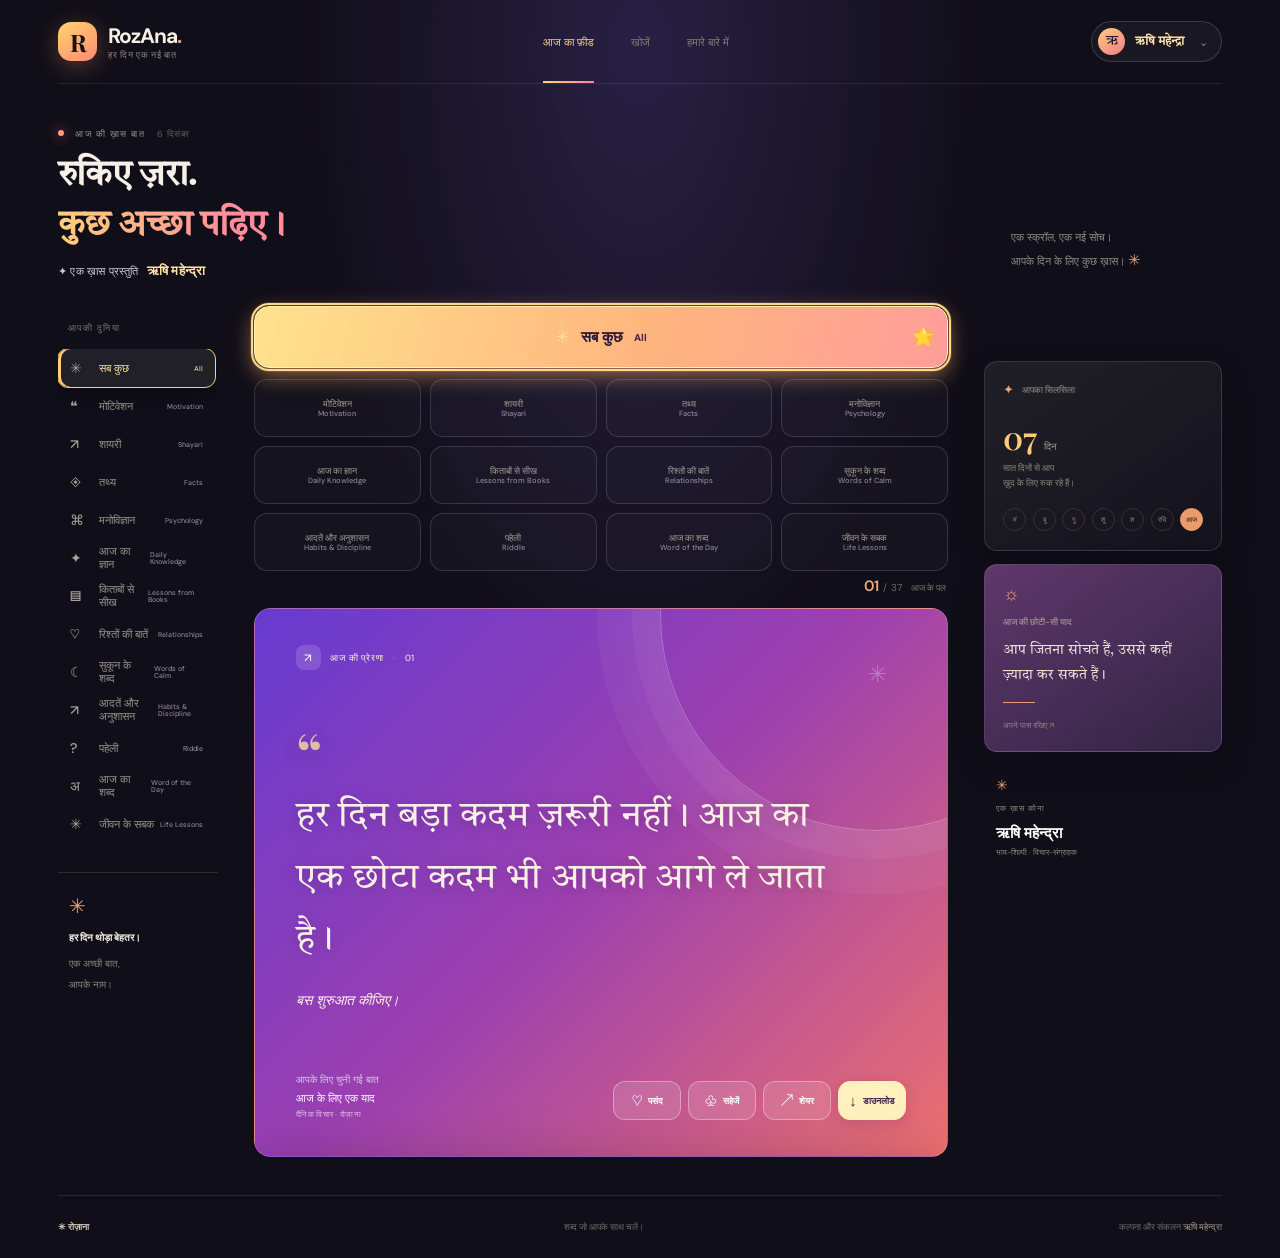
==== index.html @ 7d35e0c9 "Prepare RozAna daily feed for publishing" ====
<!doctype html>
<html lang="hi">
<head>
  <meta charset="UTF-8" />
  <meta name="viewport" content="width=device-width, initial-scale=1.0" />
  <meta name="theme-color" content="#11100f" />
  <meta name="description" content="Roz ek nayi soch, ek naya ehsaas. Hindi quotes, shayari, facts aur knowledge." />
  <title>Rozana — हर दिन एक नई बात</title>
  <link rel="manifest" href="manifest.json" />
  <link rel="preconnect" href="https://fonts.googleapis.com" />
  <link rel="preconnect" href="https://fonts.gstatic.com" crossorigin />
  <link href="https://fonts.googleapis.com/css2?family=DM+Sans:wght@400;500;600;700&family=Playfair+Display:ital,wght@0,600;0,700;1,600&family=Tiro+Devanagari+Hindi:ital@0;1&display=swap" rel="stylesheet" />
  <link rel="stylesheet" href="style.css?v=undo2" />
</head>
<body>
  <div class="app-shell">
    <header class="topbar">
      <a class="brand" href="#home" aria-label="RozAna home"><span class="brand-mark">R</span><span>RozAna<span class="brand-dot">.</span><small>हर दिन एक नई बात</small></span></a>
      <nav class="top-links" aria-label="Main navigation"><a class="active" href="#home">आज का फ़ीड</a><a href="#categories">खोजें</a><a href="#about">हमारे बारे में</a></nav>
      <button class="profile" aria-label="Profile"><span>ऋ</span><b>ऋषि महेन्द्रा</b><i>⌄</i></button>
    </header>

    <main id="home">
      <section class="intro">
        <div><p class="eyebrow"><span class="live-dot"></span> आज की ख़ास बात <span class="intro-date" id="today-date"></span></p><h1>रुकिए ज़रा.<br /><em>कुछ अच्छा पढ़िए।</em></h1><p class="creator-byline">✦ एक ख़ास प्रस्तुति <strong>ऋषि महेन्द्रा</strong></p></div>
        <p class="intro-note">एक स्क्रॉल, एक नई सोच।<br />आपके दिन के लिए कुछ ख़ास। <span>✳</span></p>
      </section>

      <div class="feed-layout">
        <aside class="side-rail"><p class="rail-label">आपकी दुनिया</p><div id="side-categories"></div><div class="rail-bottom"><div class="mini-spark">✳</div><b>हर दिन थोड़ा बेहतर।</b><small>एक अच्छी बात,<br />आपके नाम।</small></div></aside>

        <section class="feed-column" aria-label="Daily inspiration feed">
          <div class="feed-toolbar"><div class="filter-chips" id="categories"></div><div class="feed-count"><span class="count-now">01</span><span class="count-slash">/</span><span class="count-total">16</span><span class="count-label">आज के पल</span></div></div>
          <div class="scroll-hint"><span>↓</span> अगली बात के लिए स्क्रॉल करें</div>
          <div class="cards" id="cards" tabindex="0" aria-label="Scroll through daily cards"></div>
        </section>

        <aside class="right-rail"><div class="streak-card"><div class="streak-top"><span>✦</span><span>आपका सिलसिला</span></div><div class="streak-number">07 <small>दिन</small></div><p>सात दिनों से आप<br />ख़ुद के लिए रुक रहे हैं।</p><div class="week-dots"><i>मं</i><i>बु</i><i>गु</i><i>शु</i><i>श</i><i>रवि</i><i class="today">आज</i></div></div><div class="note-card"><span class="note-icon">☼</span><p>आज की छोटी-सी याद</p><b>आप जितना सोचते हैं, उससे कहीं ज़्यादा कर सकते हैं।</b><span class="note-line"></span><small>अपने पास रखिए ↗</small></div><div class="creator-credit"><span>✳</span><p>एक ख़ास कोना</p><b>ऋषि महेन्द्रा</b><small>भाव-शिल्पी · विचार-संग्राहक</small></div></aside>
      </div>
    </main>
    <footer id="about"><span>✳ रोज़ाना</span><span>शब्द जो आपके साथ चलें।</span><span>कल्पना और संकलन <b>ऋषि महेन्द्रा</b></span></footer>
    <div class="toast" id="toast" role="status"></div>
  </div>
  <script src="app.js?v=undo2"></script>
</body>
</html>
---- style.css ----
:root{--bg:#11100f;--panel:#1b1917;--panel2:#211f1c;--ink:#f6f0e7;--muted:#928c83;--line:#302d29;--orange:#f0a06e;--serif:'Tiro Devanagari Hindi',serif;--display:'Playfair Display',serif;--sans:'DM Sans',sans-serif}*{box-sizing:border-box}html{scroll-behavior:smooth}body{margin:0;background:var(--bg);color:var(--ink);font-family:var(--sans);min-height:100vh}.app-shell{max-width:1500px;margin:auto;padding:0 58px}.topbar{height:84px;border-bottom:1px solid #272522;display:flex;align-items:center;justify-content:space-between}.brand{display:flex;align-items:center;gap:11px;color:var(--ink);text-decoration:none;font-size:21px;font-weight:700;letter-spacing:-1px}.brand-mark{display:grid;place-items:center;width:39px;height:39px;border-radius:13px;background:#ef9d6c;color:#171310;font-family:var(--serif);font-size:24px;box-shadow:0 5px 18px #ef9d6c20}.brand-dot{color:var(--orange)}.brand small{display:block;font-size:9px;letter-spacing:.7px;font-weight:500;color:#8d877f;margin-top:-1px}.top-links{display:flex;gap:37px;height:100%;align-items:center}.top-links a{color:#817b74;font-size:12px;text-decoration:none;height:100%;display:grid;align-items:center;position:relative}.top-links a.active{color:#f4eee5}.top-links a.active:after{content:'';height:2px;background:var(--orange);position:absolute;bottom:0;left:0;right:0}.profile{border:1px solid #332f2b;color:#e9e2d8;background:#191715;border-radius:30px;padding:6px 13px 6px 6px;display:flex;align-items:center;gap:10px;font:500 11px var(--sans);cursor:pointer}.profile span{width:27px;height:27px;border-radius:50%;background:#39312b;color:#f0a06e;display:grid;place-items:center;font-size:9px}.profile i{font-style:normal;color:#8d877f;margin-left:5px}.intro{padding:44px 0 29px;display:flex;justify-content:space-between;align-items:flex-end}.eyebrow,.rail-label{font-size:9px;text-transform:uppercase;letter-spacing:1.45px;color:#9c958d;margin:0 0 12px}.live-dot{display:inline-block;width:6px;height:6px;border-radius:50%;background:#ee9b6d;margin:0 8px 1px 0;box-shadow:0 0 10px #ee9b6d}.intro-date{padding-left:9px;color:#615d58;letter-spacing:.6px}.intro h1{font:600 35px/1.42 var(--serif);letter-spacing:-.7px;margin:0}.intro h1 em{font-style:normal;color:#edaa7e}.intro-note{font-size:11px;line-height:1.8;color:#918980;margin:0 7% 5px 0}.intro-note span{color:var(--orange);font-size:15px}.feed-layout{display:grid;grid-template-columns:160px minmax(420px,720px) 238px;gap:36px;justify-content:center;align-items:start}.side-rail{padding-top:4px}.rail-label{font-size:9px;margin:10px 0 15px 10px;color:#79746d}.rail-item{width:100%;height:42px;border:0;background:transparent;color:#99938b;text-align:left;padding:0 12px;border-radius:10px;font:500 11px var(--sans);cursor:pointer;transition:.2s}.rail-item span{display:inline-block;width:25px;color:#aaa198;font-size:14px}.rail-item:hover,.rail-item.selected{background:#211f1c;color:#f4eee5}.rail-item.selected span{color:var(--orange)}.rail-bottom{border-top:1px solid #2d2a26;margin-top:29px;padding:20px 11px}.mini-spark{color:#eea071;font-size:20px;margin-bottom:12px}.rail-bottom b{display:block;font-size:10px;font-weight:600;margin-bottom:7px}.rail-bottom small{font-size:10px;line-height:1.7;color:#89837b}.feed-toolbar{height:42px;display:flex;align-items:center;justify-content:space-between;margin-bottom:12px}.filter-chips{display:flex;gap:7px;align-items:center;overflow:auto;scrollbar-width:none}.filter-chips::-webkit-scrollbar{display:none}.chip{white-space:nowrap;background:transparent;border:1px solid #36322e;border-radius:20px;padding:8px 13px;color:#a59e95;font:500 9px var(--sans);cursor:pointer;transition:.2s}.chip.active{background:#ed9d6d;border-color:#ed9d6d;color:#211712}.chip:first-child{padding:8px 12px}.feed-count{display:flex;align-items:baseline;gap:4px;margin-left:13px;white-space:nowrap}.count-now{color:#efaa7e;font-size:15px;font-weight:600}.count-slash,.count-total{color:#716b63;font-size:10px}.count-label{color:#7b756d;font-size:9px;margin-left:5px}.scroll-hint{display:none}.cards{height:min(550px,61vh);min-height:440px;overflow-y:auto;border-radius:16px;scroll-snap-type:y mandatory;scrollbar-width:none;outline:none;overscroll-behavior:contain}.cards::-webkit-scrollbar{display:none}.quote-card{height:100%;min-height:100%;scroll-snap-align:start;position:relative;overflow:hidden;border-radius:16px;border:1px solid #35312c;background:radial-gradient(ellipse at 78% 16%,#34271e 0%,transparent 42%),linear-gradient(133deg,#25211d,#1c1a18 60%,#201a16);padding:36px 41px;display:flex;flex-direction:column;justify-content:space-between;isolation:isolate}.quote-card:before{content:'';position:absolute;width:260px;height:260px;border:1px solid #df9e7120;border-radius:50%;right:-98px;top:-102px;z-index:-1;box-shadow:0 0 0 23px #df9e7107,0 0 0 48px #df9e7105}.quote-card:after{content:'✳';position:absolute;right:51px;top:35px;font-size:19px;color:#e8a476;opacity:.7}.card-meta{display:flex;align-items:center;gap:9px;color:#c3a78e;font-size:9px;letter-spacing:.85px;text-transform:uppercase}.meta-icon{width:25px;height:25px;border-radius:8px;background:#f1a67620;display:grid;place-items:center;color:#f3aa7c;font-size:12px}.card-middle{max-width:540px;animation:rise .55s both}.quote-mark{font:600 59px/.7 var(--display);color:#e5a279;opacity:.78;margin-bottom:14px}.quote-text{font:400 clamp(25px,3vw,36px)/1.7 var(--serif);letter-spacing:.15px;color:#f8f0e5;margin:0;max-width:570px}.quote-sub{font:italic 14px/1.7 var(--display);color:#a79b8d;margin:17px 0 0}.card-bottom{display:flex;align-items:flex-end;justify-content:space-between}.author-line{font-size:10px;color:#8d857c}.author-line strong{display:block;color:#e0d5c7;font-size:11px;font-weight:500;margin-top:5px}.author-line small{display:block;font-size:8px;color:#837b72;margin-top:4px;letter-spacing:.3px}.card-actions{display:flex;gap:9px}.action{width:35px;height:35px;border:1px solid #4a4037;background:#251f1b;border-radius:50%;color:#d0c3b5;font-size:15px;cursor:pointer;display:grid;place-items:center;transition:.2s}.action:hover,.action.liked,.action.saved{background:#ed9d6d;color:#201712;border-color:#ed9d6d;transform:translateY(-2px)}.action-label{font:500 8px var(--sans);color:#8b8278;align-self:center;margin-left:-5px;margin-right:3px}.right-rail{padding-top:53px}.streak-card,.note-card{border:1px solid #332f2a;background:#1a1917;border-radius:13px;padding:19px 18px}.streak-top{display:flex;gap:8px;align-items:center;color:#9b9389;font-size:9px}.streak-top span:first-child{color:#eca374;font-size:13px}.streak-number{font:600 32px var(--display);margin:17px 0 3px}.streak-number small{font:500 10px var(--sans);color:#9e968c}.streak-card p{color:#8e877e;font-size:9px;line-height:1.6;margin:0}.week-dots{display:flex;justify-content:space-between;margin-top:18px}.week-dots i{font-style:normal;width:23px;height:23px;border:1px solid #38332e;border-radius:50%;display:grid;place-items:center;font-size:7px;color:#898178}.week-dots i.today{background:#ec9b6b;color:#221813;border-color:#ec9b6b}.note-card{margin-top:13px;padding:17px 18px 18px;background:linear-gradient(145deg,#29231e,#1b1917)}.note-icon{font-size:18px;color:#efaa7b}.note-card p{font-size:9px;color:#b5a99d;margin:10px 0}.note-card b{font:400 14px/1.7 var(--serif);color:#ece1d4}.note-line{display:block;width:32px;height:1px;background:#e8a071;margin:14px 0 9px}.note-card small{font-size:8px;color:#8d847a}.creator-credit{margin:22px 12px;color:#8e867c}.creator-credit>span{color:#eba273;font-size:14px}.creator-credit p{font-size:8px;letter-spacing:1px;text-transform:uppercase;margin:8px 0}.creator-credit b{display:block;font:600 15px var(--display);color:#ded2c5}.creator-credit small{display:block;font-size:8px;margin-top:5px;color:#8d8277}footer{border-top:1px solid #292623;margin-top:38px;height:63px;display:flex;align-items:center;justify-content:space-between;color:#716b64;font-size:9px}footer span:first-child{color:#d0c4b6;font-weight:600}footer b{font-weight:500;color:#a49a8e}.toast{position:fixed;bottom:25px;left:50%;transform:translate(-50%,20px);opacity:0;background:#f0a06e;color:#201712;padding:11px 17px;border-radius:30px;font-size:11px;transition:.3s;pointer-events:none;z-index:10}.toast.show{opacity:1;transform:translate(-50%,0)}@keyframes rise{from{opacity:0;transform:translateY(18px)}to{opacity:1;transform:translateY(0)}}
@media(max-width:1120px){.app-shell{padding:0 32px}.feed-layout{grid-template-columns:145px minmax(400px,680px);gap:28px}.right-rail{display:none}.intro-note{margin-right:5%}}
@media(max-width:760px){.app-shell{padding:0 17px}.topbar{height:66px}.brand{font-size:19px}.brand-mark{width:34px;height:34px}.top-links{display:none}.profile{padding:4px}.profile b,.profile i{display:none}.profile span{width:29px;height:29px}.intro{padding:30px 2px 22px}.eyebrow{font-size:8px}.intro h1{font-size:29px;line-height:1.45}.intro-note{font-size:9px;margin:0 2px 3px 10px}.feed-layout{display:block}.side-rail{display:none}.feed-toolbar{margin-bottom:10px;height:39px}.filter-chips{gap:6px}.chip{padding:7px 10px;font-size:8px}.chip:first-child{padding:7px 10px}.feed-count{display:none}.scroll-hint{display:flex;align-items:center;gap:7px;color:#827b72;font-size:9px;margin:4px 0 9px}.scroll-hint span{color:#eaa176;font-size:13px}.cards{height:calc(100svh - 290px);min-height:400px;max-height:620px}.quote-card{padding:28px 25px;border-radius:14px}.quote-card:after{right:27px;top:26px}.quote-text{font-size:clamp(25px,7vw,34px);line-height:1.75}.quote-sub{font-size:13px}.card-bottom{align-items:flex-end}.action{width:33px;height:33px}.action-label{display:none}footer{margin-top:25px;height:55px;font-size:8px}footer span:nth-child(2){display:none}}
@media(max-height:740px) and (min-width:761px){.intro{padding-top:28px;padding-bottom:20px}.cards{height:470px;min-height:420px}.right-rail{padding-top:48px}.streak-card{padding:14px 15px}.note-card{padding:13px 15px}}

/* Brighter editorial finish */
body{background:radial-gradient(ellipse at 50% 4%,#282044 0,transparent 39%),#100e18}.topbar{border-color:#ffffff14}.brand-mark{background:linear-gradient(145deg,#ffd36f,#ff8b72);box-shadow:0 5px 24px #f48c6a55}.intro h1 em{background:linear-gradient(90deg,#ffcf79,#ff8b9c 80%);background-clip:text;-webkit-background-clip:text;color:transparent}.live-dot{background:#ff9a79;box-shadow:0 0 13px #ff705d}.chip{border-color:#ffffff24;background:#ffffff06}.chip:hover{border-color:#ffad82;color:#fff}.chip.active{background:linear-gradient(115deg,#ffc66e,#ff887e);border-color:transparent;color:#24152e;box-shadow:0 4px 18px #ff987944}.quote-card{border:1px solid #ffffff32;background:linear-gradient(135deg,#673bd0 0%,#9b3fb0 48%,#ec706f 100%);box-shadow:0 22px 65px #05030d66;transition:filter .4s,transform .45s}.quote-card:nth-child(3n+2){background:linear-gradient(135deg,#075d71,#167e8a 46%,#38a99b)}.quote-card:nth-child(3n){background:linear-gradient(135deg,#a23a74,#d65377 52%,#f09b68)}.quote-card:before{width:430px;height:430px;right:-145px;top:-210px;border-color:#ffffff45;box-shadow:0 0 0 28px #ffffff0b,0 0 0 63px #ffffff0a,0 0 90px #ffffff13}.quote-card:after{right:60px;top:50px;color:#fff6;font-size:23px;animation:twinkle 3s ease-in-out infinite}.card-meta{color:#fffbdc}.meta-icon{background:#ffffff24;color:white}.quote-mark{color:#ffe19b;text-shadow:0 4px 22px #210b3444}.quote-text{text-shadow:0 2px 16px #1d0e2538}.quote-sub{color:#fff2e5}.author-line,.author-line small{color:#ffffffad}.author-line strong{color:white}.action{background:#ffffff20;border-color:#ffffff59;color:#fff;backdrop-filter:blur(8px)}.action:hover,.action.liked,.action.saved{background:#ffe09b;color:#462358;border-color:#ffe09b;box-shadow:0 4px 18px #38214650}.action.download{font-size:19px;font-weight:700}.scroll-hint{color:#bbb2c9}.streak-card,.note-card{border-color:#ffffff20;background:linear-gradient(145deg,#ffffff12,#ffffff05);box-shadow:0 12px 35px #06040d33}.streak-number{color:#ffca79}.note-card{background:linear-gradient(145deg,#60376b,#312443)}.creator-credit b{color:#fff}footer{border-color:#ffffff18}.profile{border-color:#ffffff27;background:#ffffff0a}.profile span{background:linear-gradient(145deg,#ffcc78,#f17d8a);color:#261638;font-family:var(--serif);font-size:15px}.card-middle{animation:rise .65s cubic-bezier(.2,.8,.2,1) both}.quote-card:hover{filter:saturate(1.12)}@keyframes twinkle{0%,100%{transform:rotate(0) scale(1);opacity:.5}50%{transform:rotate(25deg) scale(1.18);opacity:1}}
@media(max-width:760px){.quote-card{box-shadow:0 18px 48px #06040d88}.quote-card:before{width:300px;height:300px;right:-130px;top:-135px}.quote-card:after{right:31px;top:30px}.intro{padding-top:25px}.quote-text{line-height:1.7}.action{width:37px;height:37px}.card-actions{gap:8px}.creator-credit{display:none}}
.creator-byline{font-size:10px;color:#aaa0b8;margin:9px 0 0;letter-spacing:.2px}.creator-byline strong{color:#ffd184;margin-left:5px;font-size:12px}.profile{padding-right:13px}.profile b{color:#fff;font-family:var(--serif);font-size:12px;white-space:nowrap}.card-actions{gap:7px}.action{width:auto;min-width:68px;height:39px;padding:0 10px;border-radius:12px;display:flex;align-items:center;justify-content:center;gap:6px}.action-symbol{font-size:15px;line-height:1}.action-name{font:600 9px var(--sans);white-space:nowrap}.action.download{background:#fff0bd;color:#40204b;border-color:#fff0bd;box-shadow:0 3px 16px #29123c22}.action.download:hover{background:#fff;color:#321742}.action-label{display:none}
@media(max-width:760px){.profile b{display:block;font-size:11px}.profile{gap:7px;padding:4px 9px 4px 4px}.profile span{width:27px;height:27px}.profile i{display:none}.intro{padding-bottom:18px}.creator-byline{margin-top:6px}.card-bottom{display:flex;flex-direction:column;align-items:stretch;gap:14px}.card-actions{display:grid;grid-template-columns:repeat(4,minmax(0,1fr));gap:6px}.action{min-width:0;width:100%;height:43px;padding:0 3px;border-radius:12px;gap:3px;flex-direction:column}.action-name{font-size:8px}.action-symbol{font-size:14px}.author-line{font-size:10px}.author-line strong{font-size:12px}.quote-card{padding:24px 20px}.quote-text{font-size:clamp(23px,6.5vw,31px)}}
.brand{gap:12px}.brand-copy{display:flex;flex-direction:column;gap:1px}.brand-name{display:block;font:700 21px/1.1 var(--serif);letter-spacing:0;color:#fff}.brand-dot{color:#ffd176}.brand small{font-size:8px;letter-spacing:.15px;color:#c4b8cd;margin-top:2px}.brand-mark{font-size:22px;position:relative;isolation:isolate;animation:mark-glow 4s ease-in-out infinite}.brand-mark:after{content:'';position:absolute;inset:-4px;border:1px solid #ffd17670;border-radius:15px;z-index:-1;animation:mark-ring 4s ease-in-out infinite}@keyframes mark-glow{50%{box-shadow:0 0 25px #f48c6a88,0 0 45px #f48c6a33}}@keyframes mark-ring{50%{inset:-8px;opacity:.35}}.intro h1{font-size:37px}.intro h1 em{background:linear-gradient(90deg,#ffcf79,#ff8b9c 80%);background-clip:text;-webkit-background-clip:text;color:transparent}.intro-note{padding:12px 17px;border:1px solid #ffffff17;border-radius:14px;background:linear-gradient(110deg,#ffffff0b,#ffffff02);color:#d2c4df}.creator-byline{margin-top:11px}.top-links a{font-size:11px}.top-links a.active{color:#ffd18a}.top-links a.active:after{background:linear-gradient(90deg,#ffd176,#ff8199)}
@media(max-width:760px){.brand{gap:9px}.brand-name{font-size:18px}.brand-mark{width:34px;height:34px;font-size:19px}.brand small{font-size:7px}.intro h1{font-size:29px}.intro-note{padding:8px 10px;margin-left:6px;max-width:145px;font-size:8px}}
.brand-copy{min-width:0}.brand-name{font-size:23px;letter-spacing:.2px}.brand small{font-size:9px;color:#ffd7a0;font-weight:600;letter-spacing:.1px}.brand-mark{width:44px;height:44px;border-radius:15px;font-size:25px}.intro{position:relative}.intro h1{font-size:42px;line-height:1.45;letter-spacing:-.4px}.intro h1 em{display:inline-block;text-shadow:0 5px 35px #eb7dba25}.creator-byline{color:#d6c5e2;font-size:11px}.creator-byline strong{font-size:13px;color:#ffe4a6}.intro-note{min-width:222px;border-color:#ffd17630;box-shadow:0 12px 40px #08051130}.intro-note strong{color:#ffe0a0;font-size:12px}.eyebrow{color:#d3bfdc}.profile b{color:#ffe1aa}
@media(max-width:760px){.brand-name{font-size:17px}.brand-mark{width:34px;height:34px;font-size:20px}.brand small{font-size:7px;white-space:nowrap}.intro h1{font-size:30px}.intro-note{min-width:0}.creator-byline{font-size:9px}.creator-byline strong{font-size:11px}}
/* Restore the earlier Rozana wordmark and headline. */
.brand{gap:11px}.brand-mark{width:39px;height:39px;border-radius:13px;font-size:24px;animation:none}.brand-mark:after{content:none}.brand small{font-size:9px;letter-spacing:.7px;font-weight:500;color:#8d877f;margin-top:-1px}.brand-dot{color:var(--orange)}.intro h1{font-size:35px;line-height:1.42;letter-spacing:-.7px}.intro-note{min-width:0;padding:0;border:0;border-radius:0;background:transparent;box-shadow:none;color:#918980}.eyebrow{color:#9c958d}.intro h1 em{background:linear-gradient(90deg,#ffcf79,#ff8b9c 80%);background-clip:text;-webkit-background-clip:text;color:transparent;text-shadow:none}
@media(max-width:760px){.brand{gap:9px}.brand-mark{width:34px;height:34px;font-size:19px}.brand small{font-size:9px}.intro h1{font-size:29px;line-height:1.45}.intro-note{padding:0;margin:0 2px 3px 10px;max-width:none;font-size:9px}}
.brand-mark{font-family:var(--display);font-weight:700}
.filter-chips{max-width:100%;overscroll-behavior-x:contain}.chip{height:38px;min-height:38px;display:flex;flex-direction:column;justify-content:center;align-items:flex-start;gap:1px;padding:4px 12px}.chip .filter-hi{font-size:9px;line-height:1.15}.chip .filter-en{font:500 7px/1 var(--sans);opacity:.68}.chip.active .filter-en{opacity:.75}.side-rail #side-categories{max-height:60vh;overflow-y:auto;scrollbar-width:thin;scrollbar-color:#665475 transparent;padding-right:3px}.rail-item{height:auto;min-height:38px;display:flex;align-items:center;gap:4px;padding-top:5px;padding-bottom:5px}.rail-item .filter-icon{flex:0 0 25px}.rail-item .filter-hi{display:block;width:auto;color:inherit;font-size:11px;line-height:1.2}.rail-item .filter-en{display:block;font:500 7px/1.1 var(--sans);color:#8f8497;margin-left:auto}.rail-item.active{background:#ffffff12}.filter-chips .chip:first-child{align-items:center}
@media(max-width:760px){.filter-chips{gap:5px}.chip{height:38px;min-height:38px;padding:4px 9px}.chip .filter-hi{font-size:8px}.chip .filter-en{font-size:6px}.side-rail #side-categories{max-height:none}}
.feed-toolbar{display:block;height:auto;margin-bottom:12px}.filter-chips{display:grid;grid-template-columns:repeat(7,minmax(0,1fr));gap:7px;overflow:visible}.chip{position:relative;width:100%;min-width:0;height:42px;min-height:42px;align-items:center;justify-content:center;padding:4px 3px;border-radius:12px}.chip .filter-hi{font-size:9px;white-space:nowrap;max-width:100%;overflow:hidden;text-overflow:ellipsis}.chip .filter-en{font-size:6px;line-height:1;white-space:nowrap;max-width:100%;overflow:hidden;text-overflow:ellipsis}.chip.active{transform:translateY(-2px);outline:1px solid #ffdfa0;box-shadow:0 5px 17px #ff9b6860,0 0 0 3px #ffbb7d20}.chip.active:after{content:'✓';position:absolute;top:-5px;right:-4px;width:15px;height:15px;border-radius:50%;display:grid;place-items:center;background:#fff1bd;color:#49234e;font:700 9px var(--sans);box-shadow:0 2px 7px #160b26aa;animation:pop-in .22s ease-out}.feed-count{justify-content:flex-end;margin:5px 2px 0 0}.toast{bottom:30px;border:1px solid #fff5;background:linear-gradient(110deg,#ffd17a,#ff8b88);box-shadow:0 10px 35px #08051188;color:#281331;font-weight:700}.rail-item.active{outline:1px solid #ffcd7c;box-shadow:inset 3px 0 #ffca78,0 5px 16px #07040b55}.rail-item.active .filter-hi{color:#ffe1a0}.rail-item.active .filter-en{color:#ecd2a2}
@keyframes pop-in{from{transform:scale(.45);opacity:0}to{transform:scale(1);opacity:1}}
@media(max-width:760px){.feed-toolbar{height:auto;margin-bottom:9px}.filter-chips{grid-template-columns:repeat(7,minmax(0,1fr));gap:6px}.chip{height:39px;min-height:39px;padding:3px 1px;border-radius:10px}.chip .filter-hi{font-size:7.5px}.chip .filter-en{display:none}.chip.active:after{width:13px;height:13px;top:-4px;right:-3px;font-size:8px}.feed-count{display:none}.scroll-hint{margin-top:4px}}
.chip .filter-hi{font-size:8.5px;line-height:1.15;white-space:normal;overflow:visible;text-overflow:clip;text-align:center}.chip .filter-en{font-size:8px;line-height:1.1;white-space:normal;overflow:visible;text-overflow:clip;text-align:center;color:#c7b7d5}.chip{height:auto;min-height:48px;padding:5px 4px}.filter-chips .chip:first-child{align-items:center}
@media(max-width:760px){.filter-chips{grid-template-columns:repeat(4,minmax(0,1fr));gap:7px}.chip{min-height:58px;height:auto;padding:6px 4px}.chip .filter-hi{font-size:8.5px;line-height:1.2}.chip .filter-en{display:block;font-size:7.5px;line-height:1.1}.chip.active:after{width:13px;height:13px;top:-4px;right:-3px;font-size:8px}.feed-count{display:none}}
.filter-chips{grid-template-columns:repeat(4,minmax(0,1fr));gap:9px;overflow:visible}.filter-chips .chip:first-child{grid-column:1/-1;min-height:62px;height:62px;flex-direction:row;justify-content:center;gap:11px;border-radius:15px;background:linear-gradient(105deg,#ffffff12,#ffffff05);border-color:#ffffff2b}.filter-chips .chip:first-child .filter-icon{font-size:18px;color:#ffdc91}.filter-chips .chip:first-child .filter-hi{font-size:15px;font-weight:700}.filter-chips .chip:first-child .filter-en{font-size:10px}.filter-chips .chip:not(:first-child){height:58px;min-height:58px;border-radius:13px}.filter-chips .chip:not(:first-child) .filter-hi{font-size:9px}.filter-chips .chip:not(:first-child) .filter-en{font-size:7.5px}.chip.active:after{content:none}.selected-star{position:absolute;top:4px;right:6px;font-size:11px;opacity:0;transform:scale(.35) rotate(-28deg);pointer-events:none}.chip.active .selected-star{opacity:1;animation:star-select .5s cubic-bezier(.2,1.8,.4,1) both}.rail-item .selected-star{display:none}.rail-item.active{position:relative}.rail-item.active .selected-star{display:block;top:50%;right:7px;font-size:10px;transform:translateY(-50%);animation:star-float 1.7s ease-in-out infinite}.filter-chips .chip:first-child .selected-star{top:50%;right:13px;font-size:18px;transform:translateY(-50%) scale(.4)}.filter-chips .chip:first-child.active .selected-star{animation:star-main .65s cubic-bezier(.2,1.8,.4,1) both}
@keyframes star-select{0%{opacity:0;transform:scale(.25) rotate(-35deg)}65%{opacity:1;transform:scale(1.35) rotate(12deg)}100%{opacity:1;transform:scale(1) rotate(0)}}@keyframes star-main{0%{opacity:0;transform:translateY(-50%) scale(.25) rotate(-35deg)}70%{opacity:1;transform:translateY(-50%) scale(1.25) rotate(12deg)}100%{opacity:1;transform:translateY(-50%) scale(1) rotate(0)}}@keyframes star-float{0%,100%{opacity:1;transform:translateY(-50%) scale(1)}50%{opacity:.75;transform:translateY(-60%) scale(1.18)}}
@media(max-width:760px){.filter-chips{grid-template-columns:repeat(4,minmax(0,1fr));gap:7px}.filter-chips .chip:first-child{grid-column:1/-1;height:56px;min-height:56px}.filter-chips .chip:first-child .filter-hi{font-size:14px}.filter-chips .chip:first-child .filter-en{font-size:9px}.filter-chips .chip:not(:first-child){height:56px;min-height:56px;padding:5px 3px}.filter-chips .chip:not(:first-child) .filter-hi{font-size:8.5px}.filter-chips .chip:not(:first-child) .filter-en{display:block;font-size:7px}.filter-chips .chip:first-child .selected-star{right:10px;font-size:16px}.filter-count{display:none}}
.source-link{display:block;width:max-content;max-width:100%;margin-top:7px;color:#ffe3ab;font:500 10px/1.4 var(--sans);text-decoration:underline;text-decoration-color:#ffe3ab88;text-underline-offset:3px}.source-link:hover{color:#fff;text-decoration-color:#fff}.source-link:focus-visible{outline:2px solid #fff1bd;outline-offset:3px;border-radius:3px}
@media(max-width:760px){.source-link{font-size:9px;margin-top:5px}}
.chip{transition:background .22s,color .22s,border-color .22s,box-shadow .22s,transform .22s}.chip.active{background:linear-gradient(135deg,#ffe28c,#ffb47e 58%,#ff9d9a);border-color:#fff1bf;color:#291737;outline:2px solid #ffd884;outline-offset:1px;box-shadow:0 7px 22px #ffad6790,0 0 0 4px #ffc46c26}.chip.active .filter-hi{color:#291737;font-weight:800;text-shadow:none}.chip.active .filter-en{color:#43254b;opacity:1;font-weight:800}.filter-chips .chip:first-child.active{background:linear-gradient(105deg,#ffe28c,#ffb47e 58%,#ff9d9a);border-color:#fff1bf}.chip:focus-visible{outline:3px solid #fff1bf;outline-offset:3px}
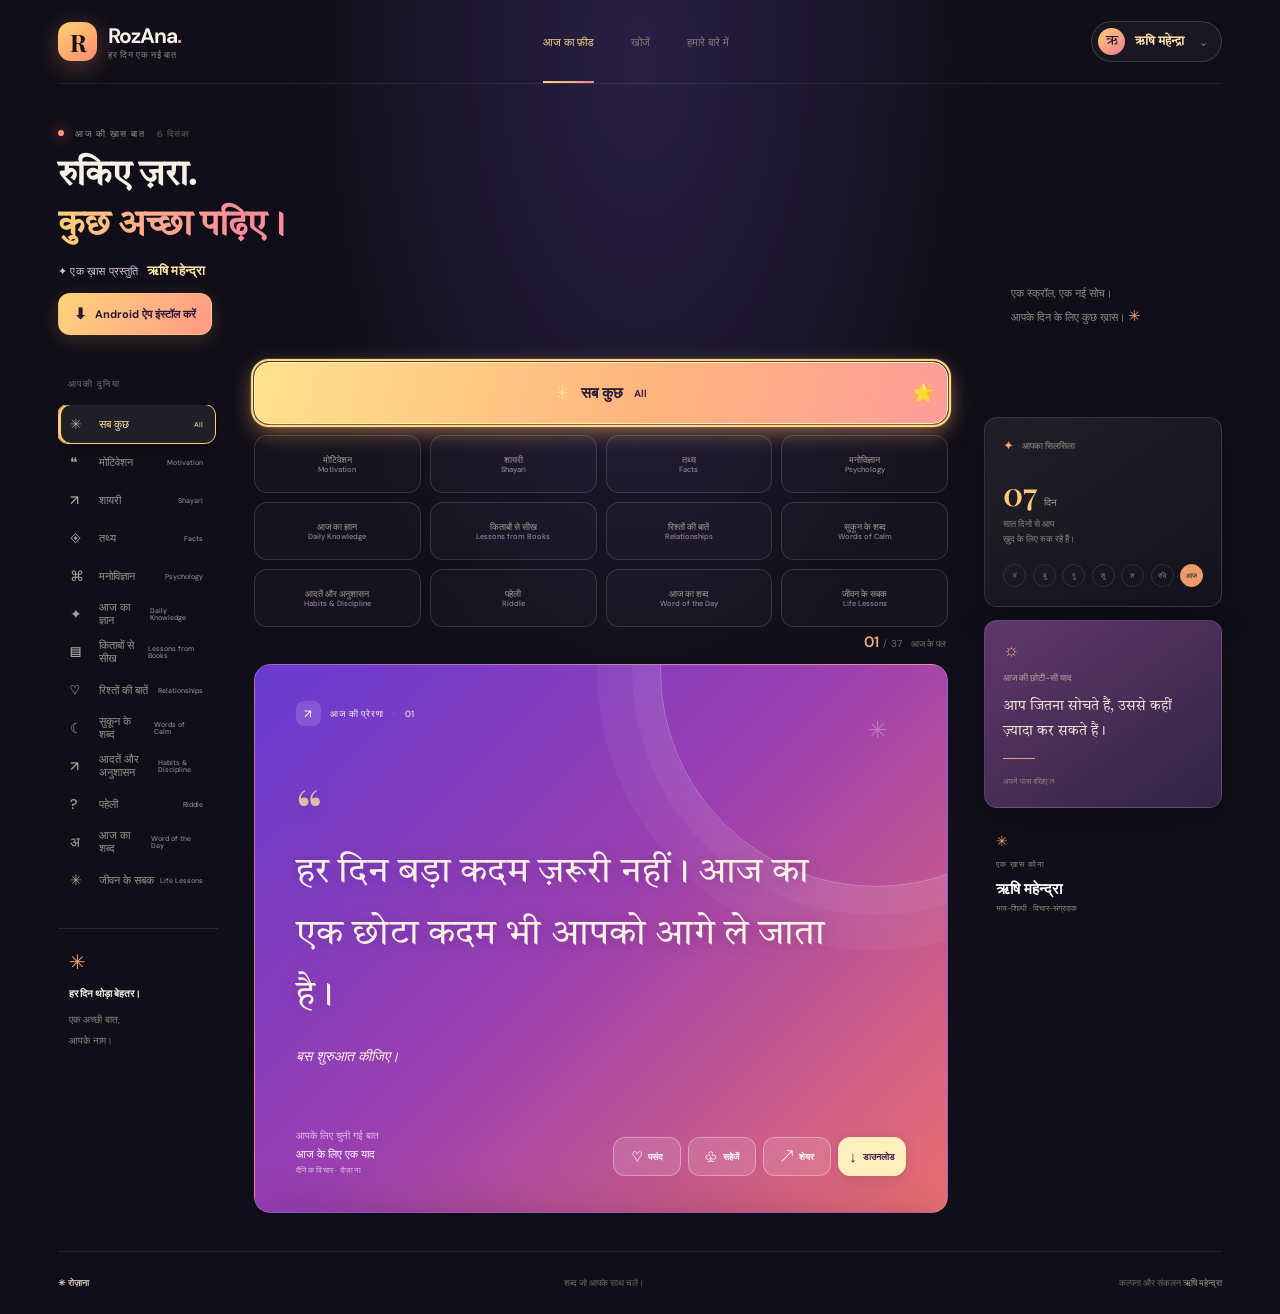
==== commit b4d83d91: "Update RozAna daily content" ====
--- a/index.html
+++ b/index.html
@@ -7,6 +7,8 @@
   <meta name="description" content="Roz ek nayi soch, ek naya ehsaas. Hindi quotes, shayari, facts aur knowledge." />
   <title>Rozana — हर दिन एक नई बात</title>
   <link rel="manifest" href="manifest.json" />
+  <link rel="icon" type="image/png" sizes="192x192" href="icons/rozana-192.png" />
+  <link rel="apple-touch-icon" href="icons/rozana-192.png" />
   <link rel="preconnect" href="https://fonts.googleapis.com" />
   <link rel="preconnect" href="https://fonts.gstatic.com" crossorigin />
   <link href="https://fonts.googleapis.com/css2?family=DM+Sans:wght@400;500;600;700&family=Playfair+Display:ital,wght@0,600;0,700;1,600&family=Tiro+Devanagari+Hindi:ital@0;1&display=swap" rel="stylesheet" />
@@ -22,7 +24,7 @@
 
     <main id="home">
       <section class="intro">
-        <div><p class="eyebrow"><span class="live-dot"></span> आज की ख़ास बात <span class="intro-date" id="today-date"></span></p><h1>रुकिए ज़रा.<br /><em>कुछ अच्छा पढ़िए।</em></h1><p class="creator-byline">✦ एक ख़ास प्रस्तुति <strong>ऋषि महेन्द्रा</strong></p></div>
+        <div><p class="eyebrow"><span class="live-dot"></span> आज की ख़ास बात <span class="intro-date" id="today-date"></span></p><h1>रुकिए ज़रा.<br /><em>कुछ अच्छा पढ़िए।</em></h1><p class="creator-byline">✦ एक ख़ास प्रस्तुति <strong>ऋषि महेन्द्रा</strong></p><button class="install-app" id="install-app" type="button" aria-label="RozAna Android app install करें"><span aria-hidden="true">⬇</span> <span id="install-label">Android ऐप इंस्टॉल करें</span></button></div>
         <p class="intro-note">एक स्क्रॉल, एक नई सोच।<br />आपके दिन के लिए कुछ ख़ास। <span>✳</span></p>
       </section>
 
--- a/style.css
+++ b/style.css
@@ -28,4 +28,6 @@
 @media(max-width:760px){.filter-chips{grid-template-columns:repeat(4,minmax(0,1fr));gap:7px}.filter-chips .chip:first-child{grid-column:1/-1;height:56px;min-height:56px}.filter-chips .chip:first-child .filter-hi{font-size:14px}.filter-chips .chip:first-child .filter-en{font-size:9px}.filter-chips .chip:not(:first-child){height:56px;min-height:56px;padding:5px 3px}.filter-chips .chip:not(:first-child) .filter-hi{font-size:8.5px}.filter-chips .chip:not(:first-child) .filter-en{display:block;font-size:7px}.filter-chips .chip:first-child .selected-star{right:10px;font-size:16px}.filter-count{display:none}}
 .source-link{display:block;width:max-content;max-width:100%;margin-top:7px;color:#ffe3ab;font:500 10px/1.4 var(--sans);text-decoration:underline;text-decoration-color:#ffe3ab88;text-underline-offset:3px}.source-link:hover{color:#fff;text-decoration-color:#fff}.source-link:focus-visible{outline:2px solid #fff1bd;outline-offset:3px;border-radius:3px}
 @media(max-width:760px){.source-link{font-size:9px;margin-top:5px}}
+.install-app{display:inline-flex;align-items:center;gap:8px;margin-top:14px;padding:10px 15px;border:1px solid #ffd17669;border-radius:12px;background:linear-gradient(120deg,#ffd47b,#ff9a86);color:#291638;font:700 11px var(--sans);box-shadow:0 5px 18px #ffae6330;cursor:pointer;transition:transform .2s,box-shadow .2s}.install-app:hover{transform:translateY(-2px);box-shadow:0 8px 24px #ffae6350}.install-app span:first-child{font-size:15px}.install-app[hidden]{display:none}
+@media(max-width:760px){.install-app{margin-top:11px;padding:9px 12px;font-size:10px}.install-app span:first-child{font-size:14px}}
 .chip{transition:background .22s,color .22s,border-color .22s,box-shadow .22s,transform .22s}.chip.active{background:linear-gradient(135deg,#ffe28c,#ffb47e 58%,#ff9d9a);border-color:#fff1bf;color:#291737;outline:2px solid #ffd884;outline-offset:1px;box-shadow:0 7px 22px #ffad6790,0 0 0 4px #ffc46c26}.chip.active .filter-hi{color:#291737;font-weight:800;text-shadow:none}.chip.active .filter-en{color:#43254b;opacity:1;font-weight:800}.filter-chips .chip:first-child.active{background:linear-gradient(105deg,#ffe28c,#ffb47e 58%,#ff9d9a);border-color:#fff1bf}.chip:focus-visible{outline:3px solid #fff1bf;outline-offset:3px}
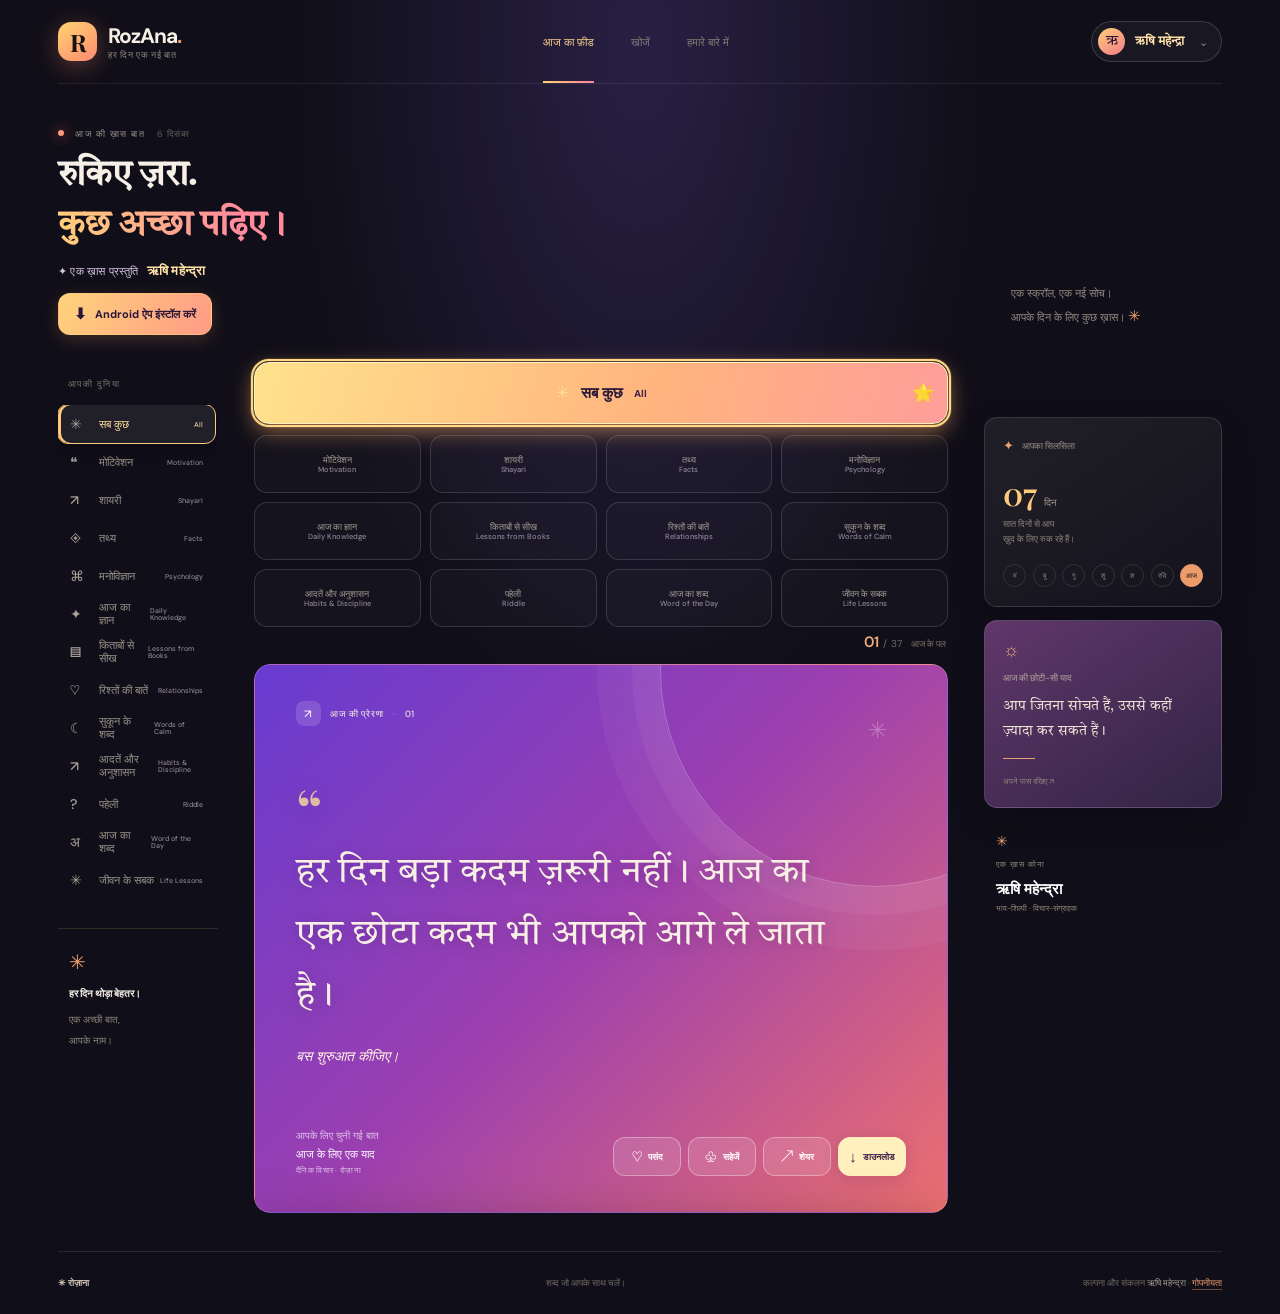
==== commit f1fb1bfa: "Prepare RozAna for Google Play release" ====
--- a/index.html
+++ b/index.html
@@ -40,7 +40,7 @@
         <aside class="right-rail"><div class="streak-card"><div class="streak-top"><span>✦</span><span>आपका सिलसिला</span></div><div class="streak-number">07 <small>दिन</small></div><p>सात दिनों से आप<br />ख़ुद के लिए रुक रहे हैं।</p><div class="week-dots"><i>मं</i><i>बु</i><i>गु</i><i>शु</i><i>श</i><i>रवि</i><i class="today">आज</i></div></div><div class="note-card"><span class="note-icon">☼</span><p>आज की छोटी-सी याद</p><b>आप जितना सोचते हैं, उससे कहीं ज़्यादा कर सकते हैं।</b><span class="note-line"></span><small>अपने पास रखिए ↗</small></div><div class="creator-credit"><span>✳</span><p>एक ख़ास कोना</p><b>ऋषि महेन्द्रा</b><small>भाव-शिल्पी · विचार-संग्राहक</small></div></aside>
       </div>
     </main>
-    <footer id="about"><span>✳ रोज़ाना</span><span>शब्द जो आपके साथ चलें।</span><span>कल्पना और संकलन <b>ऋषि महेन्द्रा</b></span></footer>
+    <footer id="about"><span>✳ रोज़ाना</span><span>शब्द जो आपके साथ चलें।</span><span>कल्पना और संकलन <b>ऋषि महेन्द्रा</b> · <a href="privacy.html">गोपनीयता</a></span></footer>
     <div class="toast" id="toast" role="status"></div>
   </div>
   <script src="app.js?v=undo2"></script>
--- a/style.css
+++ b/style.css
@@ -30,4 +30,5 @@
 @media(max-width:760px){.source-link{font-size:9px;margin-top:5px}}
 .install-app{display:inline-flex;align-items:center;gap:8px;margin-top:14px;padding:10px 15px;border:1px solid #ffd17669;border-radius:12px;background:linear-gradient(120deg,#ffd47b,#ff9a86);color:#291638;font:700 11px var(--sans);box-shadow:0 5px 18px #ffae6330;cursor:pointer;transition:transform .2s,box-shadow .2s}.install-app:hover{transform:translateY(-2px);box-shadow:0 8px 24px #ffae6350}.install-app span:first-child{font-size:15px}.install-app[hidden]{display:none}
 @media(max-width:760px){.install-app{margin-top:11px;padding:9px 12px;font-size:10px}.install-app span:first-child{font-size:14px}}
+footer a{color:#f0a06e;text-decoration-color:#f0a06e66;text-underline-offset:3px}
 .chip{transition:background .22s,color .22s,border-color .22s,box-shadow .22s,transform .22s}.chip.active{background:linear-gradient(135deg,#ffe28c,#ffb47e 58%,#ff9d9a);border-color:#fff1bf;color:#291737;outline:2px solid #ffd884;outline-offset:1px;box-shadow:0 7px 22px #ffad6790,0 0 0 4px #ffc46c26}.chip.active .filter-hi{color:#291737;font-weight:800;text-shadow:none}.chip.active .filter-en{color:#43254b;opacity:1;font-weight:800}.filter-chips .chip:first-child.active{background:linear-gradient(105deg,#ffe28c,#ffb47e 58%,#ff9d9a);border-color:#fff1bf}.chip:focus-visible{outline:3px solid #fff1bf;outline-offset:3px}
